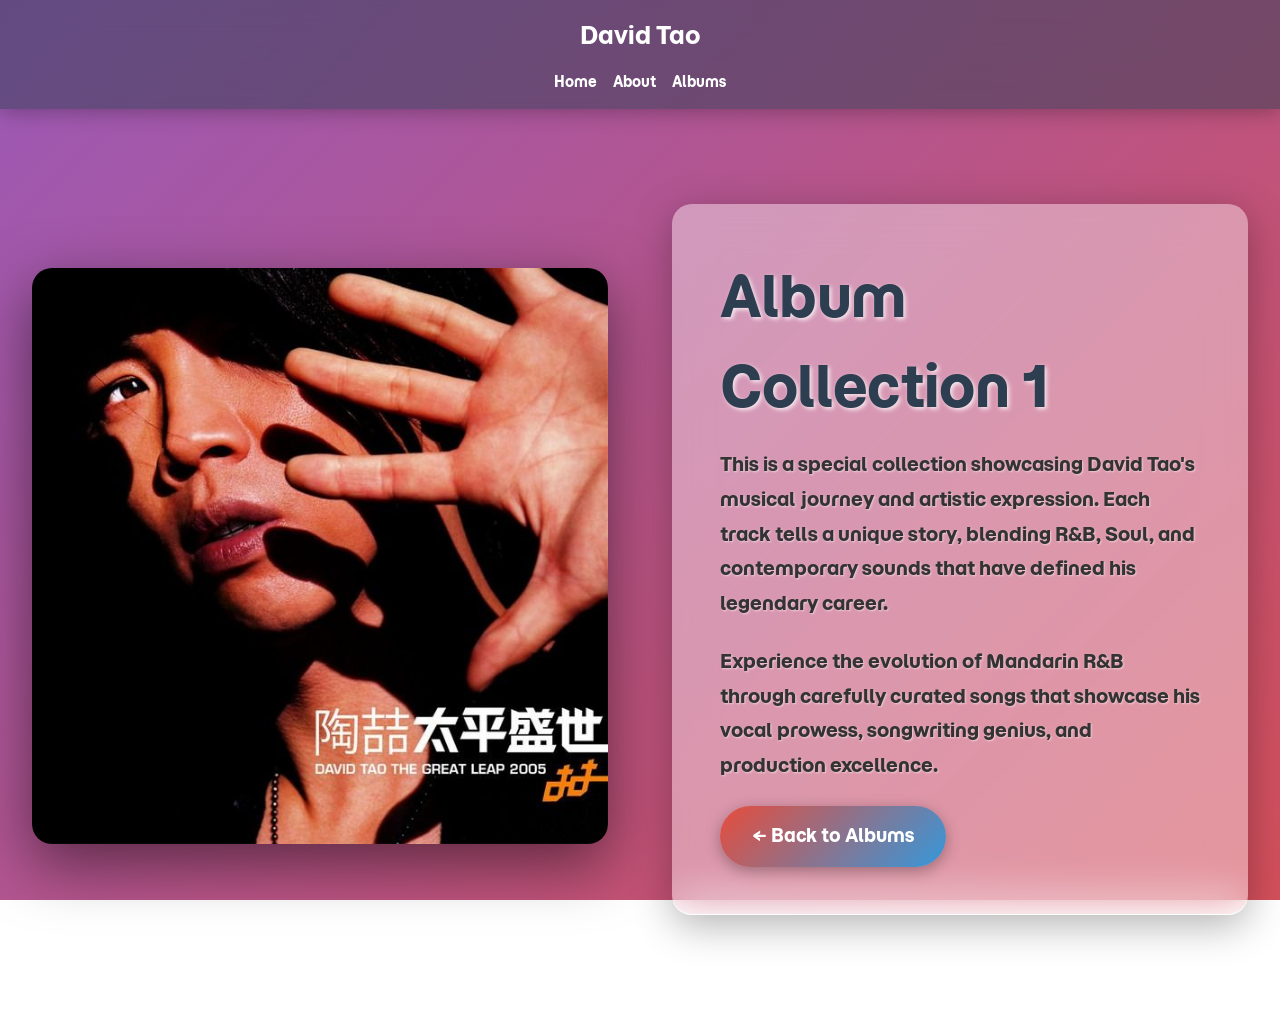
==== album1.html @ 2816625c "Add files via upload Replace Albums section with interactive image cards: - Replaced text-based albu" ====
<!DOCTYPE html>
<html lang="en">
<head>
    <meta charset="UTF-8">
    <meta name="viewport" content="width=device-width, initial-scale=1.0">
    <title>Album 1 - David Tao</title>
    <link rel="preconnect" href="https://fonts.googleapis.com">
    <link rel="preconnect" href="https://fonts.gstatic.com" crossorigin>
    <link href="https://fonts.googleapis.com/css2?family=Cinzel:wght@400;500;600;700;800;900&family=Cormorant+Garamond:ital,wght@0,300;0,400;0,500;0,600;0,700;1,400;1,500;1,600&display=swap" rel="stylesheet">
    <link rel="stylesheet" href="styles.css">
    <style>
        .album-detail-hero {
            min-height: 100vh;
            display: flex;
            align-items: center;
            justify-content: center;
            padding: 2rem;
        }

        .album-detail-container {
            max-width: 1400px;
            width: 100%;
            display: grid;
            grid-template-columns: 1fr 1fr;
            gap: 4rem;
            align-items: center;
        }

        .album-cover-large {
            width: 100%;
            border-radius: 20px;
            box-shadow: 0 20px 60px rgba(0, 0, 0, 0.5);
            transition: transform 0.3s ease;
        }

        .album-cover-large:hover {
            transform: scale(1.02);
        }

        .album-info {
            background: rgba(255, 255, 255, 0.4);
            backdrop-filter: blur(20px);
            padding: 3rem;
            border-radius: 20px;
            box-shadow: 0 10px 40px rgba(0, 0, 0, 0.3);
        }

        .album-info h1 {
            font-size: 3.5rem;
            color: var(--primary-color);
            margin-bottom: 1rem;
            text-shadow: 2px 2px 4px rgba(255, 255, 255, 0.8);
        }

        .album-info p {
            font-size: 1.2rem;
            line-height: 1.8;
            color: var(--text-color);
            margin-bottom: 1.5rem;
            text-shadow: 1px 1px 2px rgba(255, 255, 255, 0.5);
        }

        .back-button {
            display: inline-block;
            padding: 1rem 2rem;
            background: linear-gradient(135deg, var(--secondary-color), var(--accent-color));
            color: white;
            text-decoration: none;
            border-radius: 50px;
            font-weight: 600;
            font-size: 1.1rem;
            transition: transform 0.3s ease, box-shadow 0.3s ease;
            box-shadow: 0 4px 15px rgba(0, 0, 0, 0.3);
        }

        .back-button:hover {
            transform: translateY(-3px);
            box-shadow: 0 6px 25px rgba(0, 0, 0, 0.4);
        }

        @media (max-width: 968px) {
            .album-detail-container {
                grid-template-columns: 1fr;
                gap: 2rem;
            }

            .album-info h1 {
                font-size: 2.5rem;
            }
        }
    </style>
</head>
<body>
    <header>
        <nav>
            <div class="container">
                <h1>David Tao</h1>
                <ul class="nav-links">
                    <li><a href="index.html">Home</a></li>
                    <li><a href="index.html#about">About</a></li>
                    <li><a href="index.html#albums">Albums</a></li>
                </ul>
            </div>
        </nav>
    </header>

    <section class="album-detail-hero">
        <div class="album-detail-container">
            <div class="album-cover-wrapper">
                <img src="tztpss.jpeg" alt="Album 1" class="album-cover-large">
            </div>
            <div class="album-info">
                <h1>Album Collection 1</h1>
                <p>This is a special collection showcasing David Tao's musical journey and artistic expression. Each track tells a unique story, blending R&B, Soul, and contemporary sounds that have defined his legendary career.</p>
                <p>Experience the evolution of Mandarin R&B through carefully curated songs that showcase his vocal prowess, songwriting genius, and production excellence.</p>
                <a href="index.html#albums" class="back-button">← Back to Albums</a>
            </div>
        </div>
    </section>
</body>
</html>
---- styles.css ----
/* 全局样式 */
* {
    margin: 0;
    padding: 0;
    box-sizing: border-box;
}

/* 自定义字体 - Momo Trust Display */
@font-face {
    font-family: 'Momo Trust Display';
    src: url('./MomoTrustDisplay.ttf') format('truetype');
    font-weight: 100 900;
    font-style: normal;
    font-display: swap;
}

@font-face {
    font-family: 'Momo Trust Display';
    src: url('./MomoTrustDisplay.ttf') format('truetype');
    font-weight: 100 900;
    font-style: italic;
    font-display: swap;
}

:root {
    --primary-color: #2c3e50;
    --secondary-color: #e74c3c;
    --accent-color: #3498db;
    --text-color: #333;
    --light-bg: #f8f9fa;
    --white: #ffffff;
    --shadow: 0 2px 10px rgba(0, 0, 0, 0.1);
    --shadow-hover: 0 5px 20px rgba(0, 0, 0, 0.15);
}

body {
    font-family: 'Momo Trust Display', 'Cormorant Garamond', 'Georgia', 'Palatino', 'Times New Roman', serif;
    line-height: 1.6;
    color: var(--text-color);
    background: linear-gradient(-45deg, #2c3e50, #3498db, #e74c3c, #9b59b6);
    background-size: 400% 400%;
    background-attachment: fixed;
    animation: gradientShift 15s ease infinite;
    min-height: 100vh;
}

@keyframes gradientShift {
    0% {
        background-position: 0% 50%;
    }
    50% {
        background-position: 100% 50%;
    }
    100% {
        background-position: 0% 50%;
    }
}

.container {
    max-width: 1200px;
    margin: 0 auto;
    padding: 0 20px;
}

/* 导航栏 */
header {
    background: rgba(44, 62, 80, 0.5);
    backdrop-filter: blur(20px);
    color: var(--white);
    padding: 1rem 0;
    position: sticky;
    top: 0;
    z-index: 1000;
    box-shadow: 0 2px 20px rgba(0, 0, 0, 0.3);
}

header .container {
    display: flex;
    justify-content: space-between;
    align-items: center;
}

header h1 {
    font-size: 1.5rem;
    font-weight: 600;
}

.nav-links {
    display: flex;
    list-style: none;
    gap: 2rem;
}

.nav-links a {
    color: var(--white);
    text-decoration: none;
    transition: color 0.3s ease;
    font-weight: 500;
}

.nav-links a:hover {
    color: var(--secondary-color);
}

/* Hero Section with Animated Background */
.hero {
    background: transparent;
    color: var(--white);
    padding: 0;
    text-align: center;
    position: relative;
    overflow: hidden;
    display: flex;
    align-items: center;
    justify-content: flex-start;
    min-height: 700px;
}

.hero::before {
    content: '';
    position: absolute;
    top: 0;
    left: 0;
    right: 0;
    bottom: 0;
    background: url('data:image/svg+xml,<svg xmlns="http://www.w3.org/2000/svg" viewBox="0 0 1200 120"><path d="M321.39,56.44c58-10.79,114.16-30.13,172-41.86,82.39-16.72,168.19-17.73,250.45-.39C823.78,31,906.67,72,985.66,92.83c70.05,18.48,146.53,26.09,214.34,3V0H0V27.35A600.21,600.21,0,0,0,321.39,56.44Z" fill="rgba(255,255,255,0.1)"></path></svg>') no-repeat bottom;
    background-size: cover;
    opacity: 0.2;
}

/* Hero Image */
.hero-image {
    position: absolute;
    left: 0;
    top: 0;
    width: 550px;
    height: 100%;
    object-fit: cover;
    z-index: 2;
    transition: transform 0.6s cubic-bezier(0.4, 0, 0.2, 1), opacity 0.6s ease;
}

.hero-image.slide-out-left {
    transform: translateX(-100%);
    opacity: 0;
}

.hero-image.slide-in-right {
    transform: translateX(0);
    opacity: 1;
}

.hero-content {
    position: absolute;
    left: 580px;
    top: 50%;
    transform: translateY(-50%);
    z-index: 3;
    text-align: left;
    transition: transform 0.6s cubic-bezier(0.4, 0, 0.2, 1), opacity 0.6s ease;
}

.hero-content.slide-out-left {
    transform: translateY(-50%) translateX(-150%);
    opacity: 0;
}

.hero-content.slide-in-right {
    transform: translateY(-50%) translateX(0);
    opacity: 1;
}

.hero h2 {
    font-size: 5.5rem;
    margin-bottom: 1.5rem;
    font-weight: 900;
    font-family: 'Momo Trust Display', 'Cinzel', 'Georgia', 'Palatino', 'Times New Roman', serif;
    letter-spacing: 4px;
    text-shadow: 4px 4px 8px rgba(0, 0, 0, 0.5);
    color: #ffffff;
    line-height: 1.2;
    text-transform: uppercase;
}

.hero .subtitle {
    font-size: 2.2rem;
    font-weight: 600;
    font-family: 'Momo Trust Display', 'Cormorant Garamond', 'Georgia', 'Palatino', 'Times New Roman', serif;
    letter-spacing: 3px;
    color: #ffffff;
    text-shadow: 3px 3px 6px rgba(0, 0, 0, 0.5);
    font-style: italic;
}

/* Main Content with Semi-transparent Background */
main {
    background: rgba(255, 255, 255, 0.3);
    backdrop-filter: blur(15px);
}

/* 通用区块样式 */
.section {
    padding: 60px 0;
}

.section h2 {
    font-size: 2.5rem;
    margin-bottom: 2rem;
    color: var(--primary-color);
    text-align: center;
    position: relative;
    padding-bottom: 15px;
    text-shadow: 2px 2px 4px rgba(255, 255, 255, 0.8);
    font-weight: 700;
}

.section h2::after {
    content: '';
    position: absolute;
    bottom: 0;
    left: 50%;
    transform: translateX(-50%);
    width: 80px;
    height: 4px;
    background: linear-gradient(90deg, var(--secondary-color), var(--accent-color));
    border-radius: 2px;
}

/* 关于区域 */
.content-grid {
    display: grid;
    grid-template-columns: 2fr 1fr;
    gap: 2rem;
    margin-top: 2rem;
}

.bio p {
    margin-bottom: 1rem;
    font-size: 1.1rem;
    line-height: 1.8;
    text-shadow: 1px 1px 2px rgba(255, 255, 255, 0.5);
    font-weight: 500;
}

.info-card {
    background: rgba(255, 255, 255, 0.5);
    backdrop-filter: blur(15px);
    padding: 2rem;
    border-radius: 10px;
    box-shadow: 0 4px 20px rgba(0, 0, 0, 0.2);
}

.info-card h3 {
    color: var(--primary-color);
    margin-bottom: 1rem;
    font-size: 1.5rem;
    text-shadow: 1px 1px 3px rgba(255, 255, 255, 0.8);
    font-weight: 700;
}

.info-card ul {
    list-style: none;
}

.info-card li {
    padding: 0.5rem 0;
    border-bottom: 1px solid #ddd;
}

.info-card li:last-child {
    border-bottom: none;
}

/* 时间线 */
.timeline {
    position: relative;
    padding: 2rem 0;
}

.timeline::before {
    content: '';
    position: absolute;
    left: 50%;
    top: 0;
    bottom: 0;
    width: 3px;
    background: linear-gradient(180deg, var(--accent-color), var(--secondary-color));
    transform: translateX(-50%);
}

.timeline-item {
    position: relative;
    width: 45%;
    padding: 1.5rem;
    background: rgba(255, 255, 255, 0.5);
    backdrop-filter: blur(15px);
    border-radius: 10px;
    box-shadow: 0 4px 20px rgba(0, 0, 0, 0.2);
    margin-bottom: 2rem;
    transition: transform 0.3s ease, box-shadow 0.3s ease;
}

.timeline-item:hover {
    transform: translateY(-5px);
    box-shadow: var(--shadow-hover);
}

.timeline-item:nth-child(odd) {
    margin-left: 0;
    margin-right: auto;
}

.timeline-item:nth-child(even) {
    margin-left: auto;
    margin-right: 0;
}

.timeline-item::before {
    content: '';
    position: absolute;
    top: 50%;
    width: 20px;
    height: 20px;
    background: var(--secondary-color);
    border: 4px solid var(--white);
    border-radius: 50%;
    transform: translateY(-50%);
    box-shadow: 0 0 0 4px var(--light-bg);
}

.timeline-item:nth-child(odd)::before {
    right: -60px;
}

.timeline-item:nth-child(even)::before {
    left: -60px;
}

.timeline-item h3 {
    color: var(--secondary-color);
    font-size: 1.8rem;
    margin-bottom: 0.5rem;
    text-shadow: 1px 1px 3px rgba(255, 255, 255, 0.8);
    font-weight: 700;
}

/* 专辑网格 */
.albums-grid {
    display: grid;
    grid-template-columns: repeat(3, 1fr);
    gap: 2.5rem;
    margin-top: 2rem;
    padding: 0 2rem;
}

.album-link {
    text-decoration: none;
    display: block;
}

.album-image-card {
    position: relative;
    border-radius: 20px;
    overflow: hidden;
    box-shadow: 0 8px 30px rgba(0, 0, 0, 0.3);
    transition: transform 0.4s cubic-bezier(0.4, 0, 0.2, 1), box-shadow 0.4s ease;
    aspect-ratio: 1 / 1;
}

.album-image-card:hover {
    transform: translateY(-15px) scale(1.02);
    box-shadow: 0 15px 50px rgba(0, 0, 0, 0.5);
}

.album-image {
    width: 100%;
    height: 100%;
    object-fit: cover;
    display: block;
    transition: transform 0.4s ease;
}

.album-image-card:hover .album-image {
    transform: scale(1.1);
}

.album-overlay {
    position: absolute;
    top: 0;
    left: 0;
    right: 0;
    bottom: 0;
    background: linear-gradient(135deg, rgba(231, 76, 60, 0.85), rgba(52, 152, 219, 0.85));
    display: flex;
    align-items: center;
    justify-content: center;
    opacity: 0;
    transition: opacity 0.4s ease;
}

.album-image-card:hover .album-overlay {
    opacity: 1;
}

.album-view-text {
    color: white;
    font-size: 1.5rem;
    font-weight: 700;
    text-transform: uppercase;
    letter-spacing: 2px;
    text-shadow: 2px 2px 4px rgba(0, 0, 0, 0.5);
}

/* 响应式 - Albums */
@media (max-width: 968px) {
    .albums-grid {
        grid-template-columns: repeat(2, 1fr);
        gap: 2rem;
        padding: 0 1rem;
    }
}

@media (max-width: 600px) {
    .albums-grid {
        grid-template-columns: 1fr;
        gap: 1.5rem;
        padding: 0 0.5rem;
    }
}

/* 奖项网格 */
.awards-grid {
    display: grid;
    grid-template-columns: repeat(auto-fit, minmax(300px, 1fr));
    gap: 2rem;
    margin-top: 2rem;
}

.award-card {
    background: rgba(255, 255, 255, 0.5);
    backdrop-filter: blur(15px);
    padding: 2rem;
    border-radius: 15px;
    box-shadow: 0 4px 20px rgba(0, 0, 0, 0.2);
    border-left: 5px solid var(--secondary-color);
}

.award-card h3 {
    color: var(--primary-color);
    margin-bottom: 1rem;
    font-size: 1.6rem;
    text-shadow: 1px 1px 3px rgba(255, 255, 255, 0.8);
    font-weight: 700;
}

.award-card ul {
    list-style: none;
}

.award-card li {
    padding: 0.8rem 0;
    padding-left: 1.5rem;
    position: relative;
    border-bottom: 1px solid #e0e0e0;
}

.award-card li:last-child {
    border-bottom: none;
}

.award-card li::before {
    content: '🏆';
    position: absolute;
    left: 0;
}

/* 引用区块 */
.quote-section {
    background: rgba(44, 62, 80, 0.4);
    backdrop-filter: blur(20px);
    color: var(--white);
    padding: 60px 20px;
}

blockquote {
    text-align: center;
    max-width: 800px;
    margin: 0 auto;
}

blockquote p {
    font-size: 1.5rem;
    font-style: italic;
    line-height: 1.8;
    margin-bottom: 1rem;
}

blockquote cite {
    font-size: 1.2rem;
    font-style: normal;
    opacity: 0.9;
}

/* 页脚 */
footer {
    background: rgba(44, 62, 80, 0.5);
    backdrop-filter: blur(20px);
    color: var(--white);
    text-align: center;
    padding: 2rem 0;
    margin-top: 4rem;
}

footer p {
    margin: 0.5rem 0;
    opacity: 0.8;
}

/* 响应式设计 */
@media (max-width: 968px) {
    .content-grid {
        grid-template-columns: 1fr;
    }

    .timeline::before {
        left: 30px;
    }

    .timeline-item {
        width: calc(100% - 60px);
        margin-left: 60px !important;
    }

    .timeline-item::before {
        left: -50px !important;
    }
}

@media (max-width: 1200px) {
    .hero-image {
        width: 450px;
        height: 100%;
        left: 0;
    }

    .hero-content {
        left: 480px;
    }

    .hero h2 {
        font-size: 4.5rem;
    }

    .hero .subtitle {
        font-size: 2rem;
    }
}

@media (max-width: 968px) {
    .hero {
        flex-direction: column;
        padding: 0;
        min-height: 600px;
        justify-content: flex-start;
    }

    .hero-image {
        position: relative;
        left: 0;
        top: 0;
        transform: none;
        width: 100%;
        height: 450px;
    }

    .hero-image.slide-out-left {
        transform: translateX(-100%);
    }

    .hero-image.slide-in-right {
        transform: translateX(0);
    }

    .hero-content {
        position: relative;
        left: 0;
        top: 0;
        transform: none;
        text-align: center;
        padding: 40px 20px;
    }

    .hero-content.slide-out-left {
        transform: translateY(50px);
        opacity: 0;
    }

    .hero-content.slide-in-right {
        transform: translateY(0);
        opacity: 1;
    }

    .hero h2 {
        font-size: 3.5rem;
    }

    .hero .subtitle {
        font-size: 1.8rem;
    }
}

@media (max-width: 768px) {
    .hero {
        min-height: 550px;
    }

    .hero h2 {
        font-size: 3rem;
    }

    .hero .subtitle {
        font-size: 1.5rem;
    }

    .hero-image {
        width: 100%;
        height: 400px;
    }

    .hero-content {
        padding: 30px 20px;
    }
}

    .section h2 {
        font-size: 2rem;
    }

    .nav-links {
        gap: 1rem;
        font-size: 0.9rem;
    }

    header .container {
        flex-direction: column;
        gap: 1rem;
    }

    .albums-grid {
        grid-template-columns: 1fr;
    }

    .awards-grid {
        grid-template-columns: 1fr;
    }
}

@media (max-width: 480px) {
    .hero {
        min-height: 500px;
    }

    .hero h2 {
        font-size: 2.2rem;
    }

    .hero .subtitle {
        font-size: 1.2rem;
    }

    .hero-image {
        height: 350px;
    }

    .hero-content {
        padding: 25px 15px;
    }

    .nav-links {
        flex-wrap: wrap;
        justify-content: center;
    }

    .section {
        padding: 40px 0;
    }
}
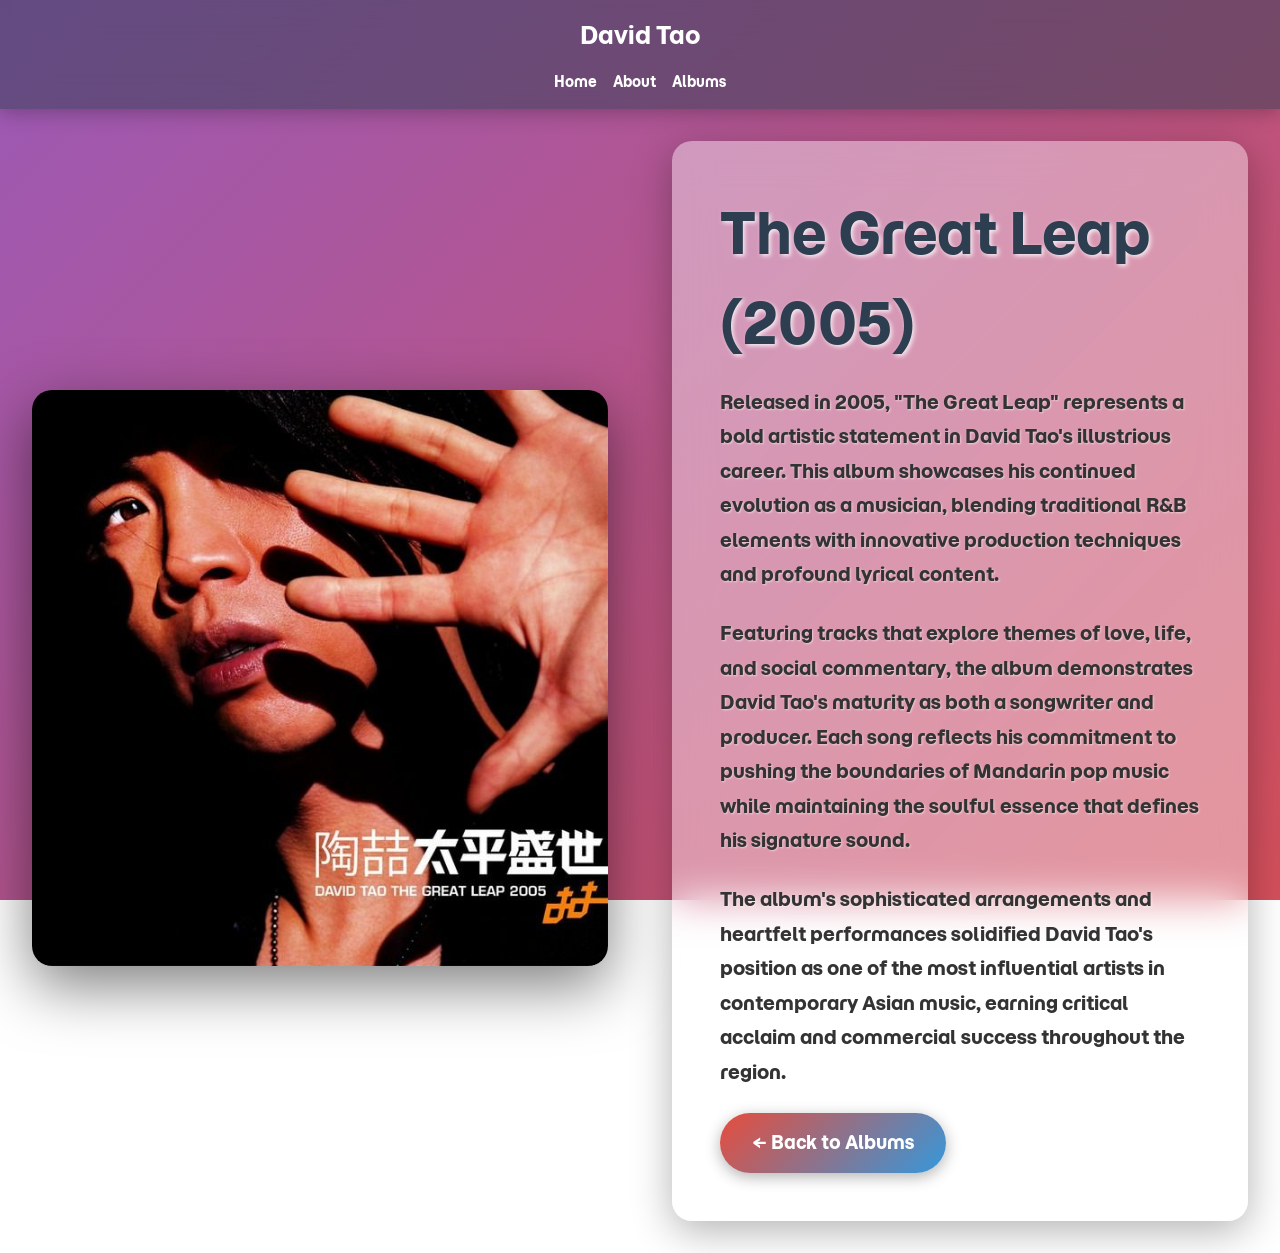
==== commit 1e93609a: "Update album1 page with The Great Leap album information" ====
--- a/album1.html
+++ b/album1.html
@@ -110,9 +110,10 @@
                 <img src="tztpss.jpeg" alt="Album 1" class="album-cover-large">
             </div>
             <div class="album-info">
-                <h1>Album Collection 1</h1>
-                <p>This is a special collection showcasing David Tao's musical journey and artistic expression. Each track tells a unique story, blending R&B, Soul, and contemporary sounds that have defined his legendary career.</p>
-                <p>Experience the evolution of Mandarin R&B through carefully curated songs that showcase his vocal prowess, songwriting genius, and production excellence.</p>
+                <h1>The Great Leap (2005)</h1>
+                <p>Released in 2005, "The Great Leap" represents a bold artistic statement in David Tao's illustrious career. This album showcases his continued evolution as a musician, blending traditional R&B elements with innovative production techniques and profound lyrical content.</p>
+                <p>Featuring tracks that explore themes of love, life, and social commentary, the album demonstrates David Tao's maturity as both a songwriter and producer. Each song reflects his commitment to pushing the boundaries of Mandarin pop music while maintaining the soulful essence that defines his signature sound.</p>
+                <p>The album's sophisticated arrangements and heartfelt performances solidified David Tao's position as one of the most influential artists in contemporary Asian music, earning critical acclaim and commercial success throughout the region.</p>
                 <a href="index.html#albums" class="back-button">← Back to Albums</a>
             </div>
         </div>
--- a/styles.css
+++ b/styles.css
@@ -346,30 +346,36 @@
 
 /* 专辑网格 */
 .albums-grid {
-    display: grid;
-    grid-template-columns: repeat(3, 1fr);
-    gap: 2.5rem;
+    display: flex;
+    justify-content: center;
+    align-items: center;
+    gap: 3rem;
     margin-top: 2rem;
     padding: 0 2rem;
+    flex-wrap: wrap;
 }
 
 .album-link {
     text-decoration: none;
     display: block;
+    width: 350px;
+    height: 350px;
 }
 
 .album-image-card {
     position: relative;
-    border-radius: 20px;
+    width: 100%;
+    height: 100%;
+    border-radius: 15px;
     overflow: hidden;
-    box-shadow: 0 8px 30px rgba(0, 0, 0, 0.3);
-    transition: transform 0.4s cubic-bezier(0.4, 0, 0.2, 1), box-shadow 0.4s ease;
-    aspect-ratio: 1 / 1;
+    box-shadow: 0 10px 40px rgba(0, 0, 0, 0.4);
+    transition: transform 0.3s ease, box-shadow 0.3s ease;
+    cursor: pointer;
 }
 
 .album-image-card:hover {
-    transform: translateY(-15px) scale(1.02);
-    box-shadow: 0 15px 50px rgba(0, 0, 0, 0.5);
+    transform: translateY(-8px) scale(1.03);
+    box-shadow: 0 20px 60px rgba(0, 0, 0, 0.6);
 }
 
 .album-image {
@@ -377,54 +383,53 @@
     height: 100%;
     object-fit: cover;
     display: block;
-    transition: transform 0.4s ease;
+    transition: opacity 0.3s ease;
 }
 
 .album-image-card:hover .album-image {
-    transform: scale(1.1);
-}
-
-.album-overlay {
-    position: absolute;
-    top: 0;
-    left: 0;
-    right: 0;
-    bottom: 0;
-    background: linear-gradient(135deg, rgba(231, 76, 60, 0.85), rgba(52, 152, 219, 0.85));
-    display: flex;
-    align-items: center;
-    justify-content: center;
-    opacity: 0;
-    transition: opacity 0.4s ease;
-}
-
-.album-image-card:hover .album-overlay {
-    opacity: 1;
-}
-
-.album-view-text {
-    color: white;
-    font-size: 1.5rem;
-    font-weight: 700;
-    text-transform: uppercase;
-    letter-spacing: 2px;
-    text-shadow: 2px 2px 4px rgba(0, 0, 0, 0.5);
+    opacity: 0.9;
 }
 
 /* 响应式 - Albums */
+@media (max-width: 1200px) {
+    .albums-grid {
+        gap: 2rem;
+    }
+
+    .album-link {
+        width: 300px;
+        height: 300px;
+    }
+}
+
 @media (max-width: 968px) {
     .albums-grid {
-        grid-template-columns: repeat(2, 1fr);
         gap: 2rem;
         padding: 0 1rem;
     }
-}
-
-@media (max-width: 600px) {
+
+    .album-link {
+        width: 280px;
+        height: 280px;
+    }
+}
+
+@media (max-width: 768px) {
     .albums-grid {
-        grid-template-columns: 1fr;
-        gap: 1.5rem;
-        padding: 0 0.5rem;
+        flex-direction: column;
+        gap: 2rem;
+    }
+
+    .album-link {
+        width: 320px;
+        height: 320px;
+    }
+}
+
+@media (max-width: 480px) {
+    .album-link {
+        width: 280px;
+        height: 280px;
     }
 }
 
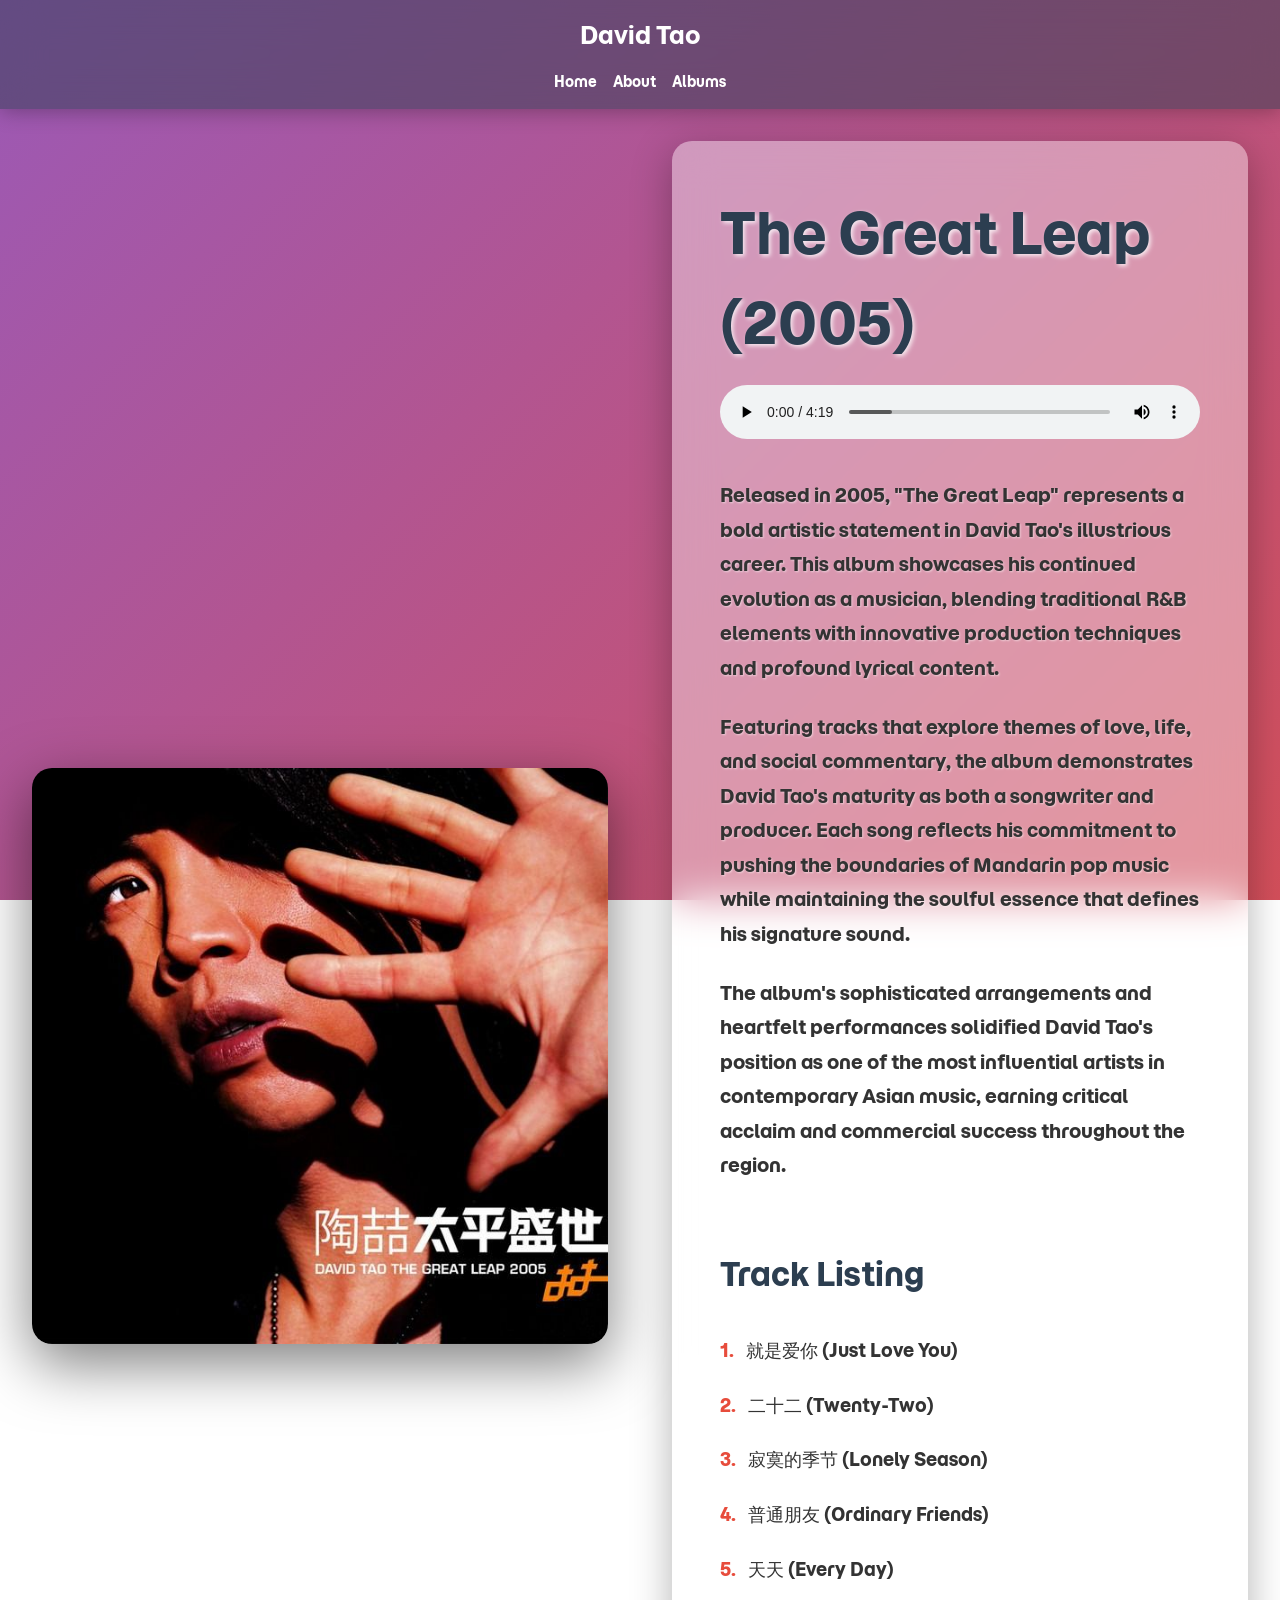
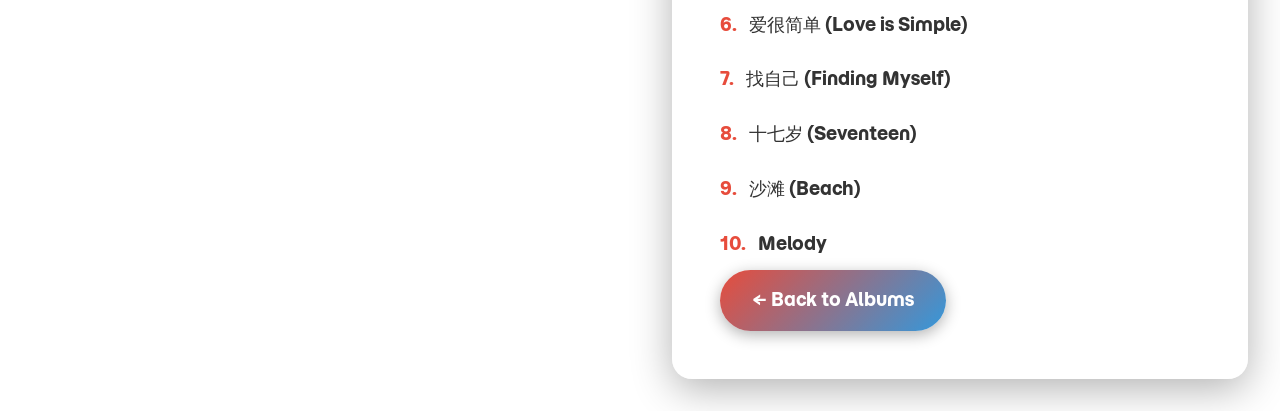
==== commit 3c7a2cdf: "Add audio player and track listing to The Great Leap album page" ====
--- a/album1.html
+++ b/album1.html
@@ -78,6 +78,58 @@
             box-shadow: 0 6px 25px rgba(0, 0, 0, 0.4);
         }
 
+        .audio-player {
+            width: 100%;
+            margin-bottom: 2rem;
+            border-radius: 10px;
+            outline: none;
+        }
+
+        .track-list {
+            margin-top: 2rem;
+            padding-top: 2rem;
+            border-top: 2px solid rgba(255, 255, 255, 0.3);
+        }
+
+        .track-list h2 {
+            font-size: 2rem;
+            color: var(--primary-color);
+            margin-bottom: 1.5rem;
+            text-shadow: 2px 2px 4px rgba(255, 255, 255, 0.8);
+        }
+
+        .track-list ol {
+            list-style: none;
+            counter-reset: track-counter;
+            padding: 0;
+        }
+
+        .track-list li {
+            counter-increment: track-counter;
+            padding: 0.8rem 0;
+            font-size: 1.1rem;
+            color: var(--text-color);
+            text-shadow: 1px 1px 2px rgba(255, 255, 255, 0.5);
+            border-bottom: 1px solid rgba(255, 255, 255, 0.2);
+            transition: transform 0.2s ease, color 0.2s ease;
+        }
+
+        .track-list li:before {
+            content: counter(track-counter) ". ";
+            font-weight: 700;
+            color: var(--secondary-color);
+            margin-right: 0.5rem;
+        }
+
+        .track-list li:hover {
+            transform: translateX(5px);
+            color: var(--secondary-color);
+        }
+
+        .track-list li:last-child {
+            border-bottom: none;
+        }
+
         @media (max-width: 968px) {
             .album-detail-container {
                 grid-template-columns: 1fr;
@@ -111,9 +163,34 @@
             </div>
             <div class="album-info">
                 <h1>The Great Leap (2005)</h1>
+
+                <!-- Audio Player -->
+                <audio class="audio-player" controls autoplay loop>
+                    <source src="就是爱你.mp3" type="audio/mpeg">
+                    Your browser does not support the audio element.
+                </audio>
+
                 <p>Released in 2005, "The Great Leap" represents a bold artistic statement in David Tao's illustrious career. This album showcases his continued evolution as a musician, blending traditional R&B elements with innovative production techniques and profound lyrical content.</p>
                 <p>Featuring tracks that explore themes of love, life, and social commentary, the album demonstrates David Tao's maturity as both a songwriter and producer. Each song reflects his commitment to pushing the boundaries of Mandarin pop music while maintaining the soulful essence that defines his signature sound.</p>
                 <p>The album's sophisticated arrangements and heartfelt performances solidified David Tao's position as one of the most influential artists in contemporary Asian music, earning critical acclaim and commercial success throughout the region.</p>
+
+                <!-- Track Listing -->
+                <div class="track-list">
+                    <h2>Track Listing</h2>
+                    <ol>
+                        <li>就是爱你 (Just Love You)</li>
+                        <li>二十二 (Twenty-Two)</li>
+                        <li>寂寞的季节 (Lonely Season)</li>
+                        <li>普通朋友 (Ordinary Friends)</li>
+                        <li>天天 (Every Day)</li>
+                        <li>爱很简单 (Love is Simple)</li>
+                        <li>找自己 (Finding Myself)</li>
+                        <li>十七岁 (Seventeen)</li>
+                        <li>沙滩 (Beach)</li>
+                        <li>Melody</li>
+                    </ol>
+                </div>
+
                 <a href="index.html#albums" class="back-button">← Back to Albums</a>
             </div>
         </div>
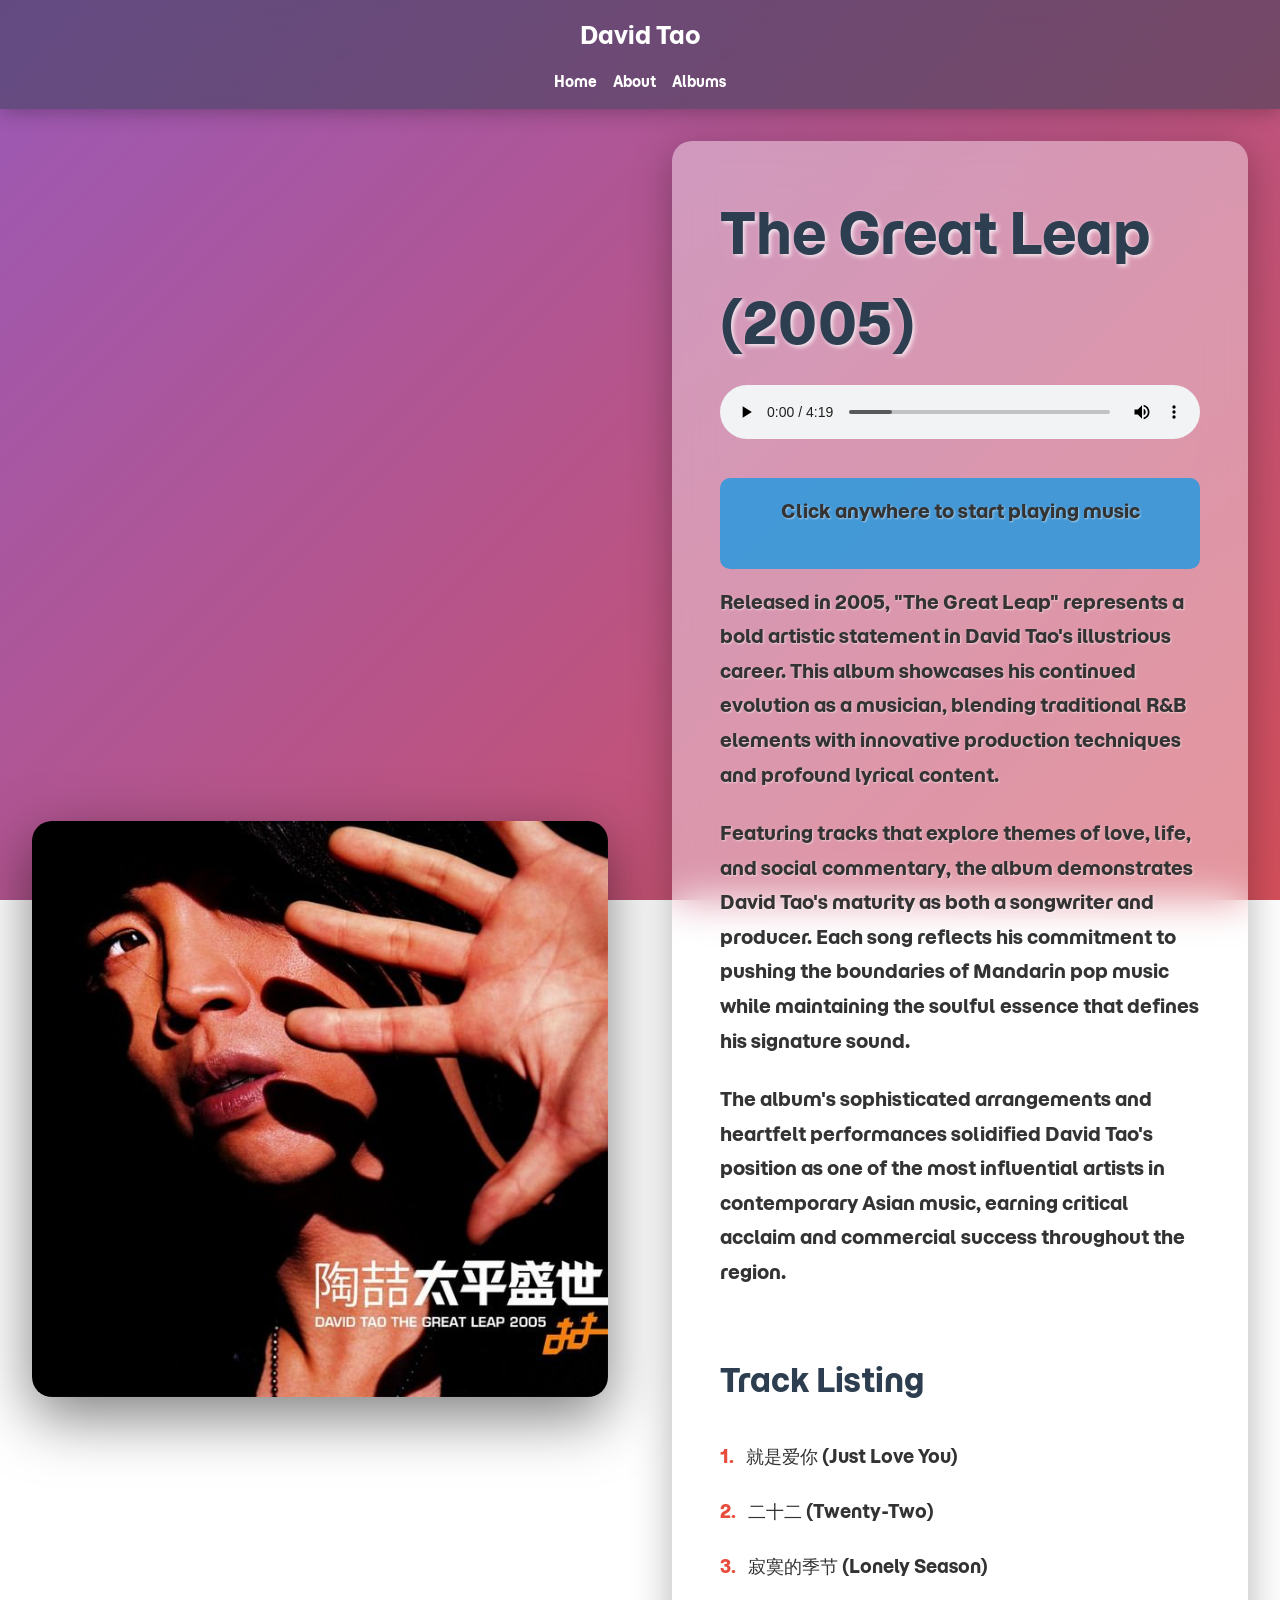
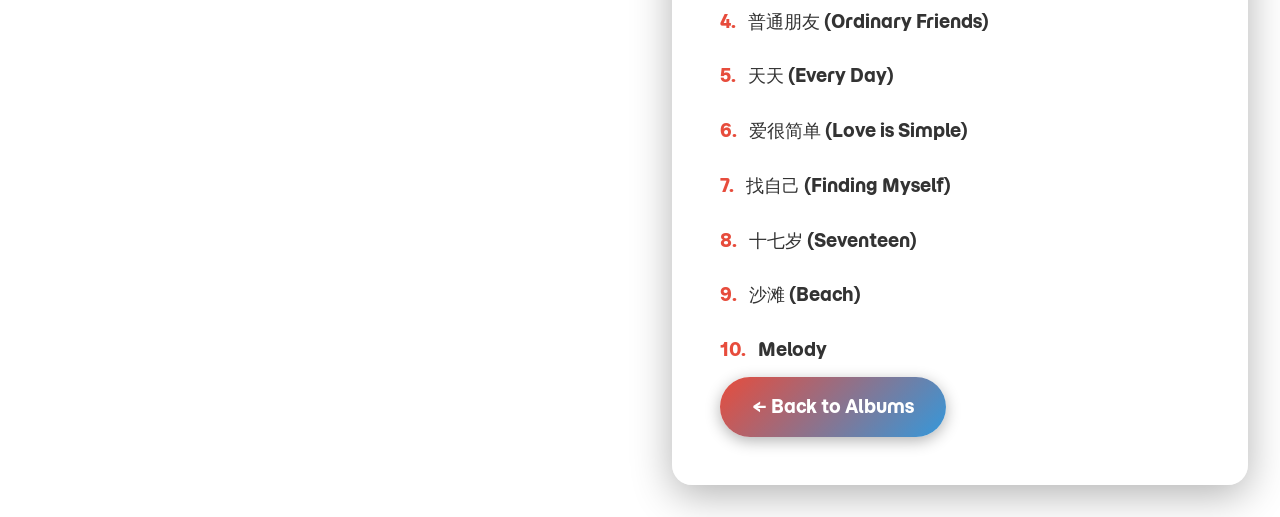
==== commit e7794b60: "Add autoplay handler with browser restriction fallback for audio player" ====
--- a/album1.html
+++ b/album1.html
@@ -130,6 +130,22 @@
             border-bottom: none;
         }
 
+        .play-prompt {
+            background: rgba(52, 152, 219, 0.9);
+            color: white;
+            padding: 1rem 2rem;
+            border-radius: 10px;
+            text-align: center;
+            margin-bottom: 1rem;
+            font-size: 1.1rem;
+            animation: pulse 2s ease-in-out infinite;
+        }
+
+        @keyframes pulse {
+            0%, 100% { opacity: 1; }
+            50% { opacity: 0.7; }
+        }
+
         @media (max-width: 968px) {
             .album-detail-container {
                 grid-template-columns: 1fr;
@@ -165,10 +181,13 @@
                 <h1>The Great Leap (2005)</h1>
 
                 <!-- Audio Player -->
-                <audio class="audio-player" controls autoplay loop>
+                <audio id="albumAudio" class="audio-player" controls loop>
                     <source src="就是爱你.mp3" type="audio/mpeg">
                     Your browser does not support the audio element.
                 </audio>
+                <div id="playPrompt" class="play-prompt" style="display: none;">
+                    <p>Click anywhere to start playing music</p>
+                </div>
 
                 <p>Released in 2005, "The Great Leap" represents a bold artistic statement in David Tao's illustrious career. This album showcases his continued evolution as a musician, blending traditional R&B elements with innovative production techniques and profound lyrical content.</p>
                 <p>Featuring tracks that explore themes of love, life, and social commentary, the album demonstrates David Tao's maturity as both a songwriter and producer. Each song reflects his commitment to pushing the boundaries of Mandarin pop music while maintaining the soulful essence that defines his signature sound.</p>
@@ -195,5 +214,36 @@
             </div>
         </div>
     </section>
+
+    <script>
+        // Auto-play audio with fallback for browser restrictions
+        document.addEventListener('DOMContentLoaded', function() {
+            const audio = document.getElementById('albumAudio');
+            const playPrompt = document.getElementById('playPrompt');
+
+            // Try to autoplay
+            const playPromise = audio.play();
+
+            if (playPromise !== undefined) {
+                playPromise.then(() => {
+                    // Autoplay started successfully
+                    console.log('Audio autoplay started');
+                }).catch(error => {
+                    // Autoplay was prevented
+                    console.log('Autoplay prevented, showing prompt');
+                    playPrompt.style.display = 'block';
+
+                    // Start playing on any user interaction
+                    const startPlayback = () => {
+                        audio.play();
+                        playPrompt.style.display = 'none';
+                        document.removeEventListener('click', startPlayback);
+                    };
+
+                    document.addEventListener('click', startPlayback);
+                });
+            }
+        });
+    </script>
 </body>
 </html>
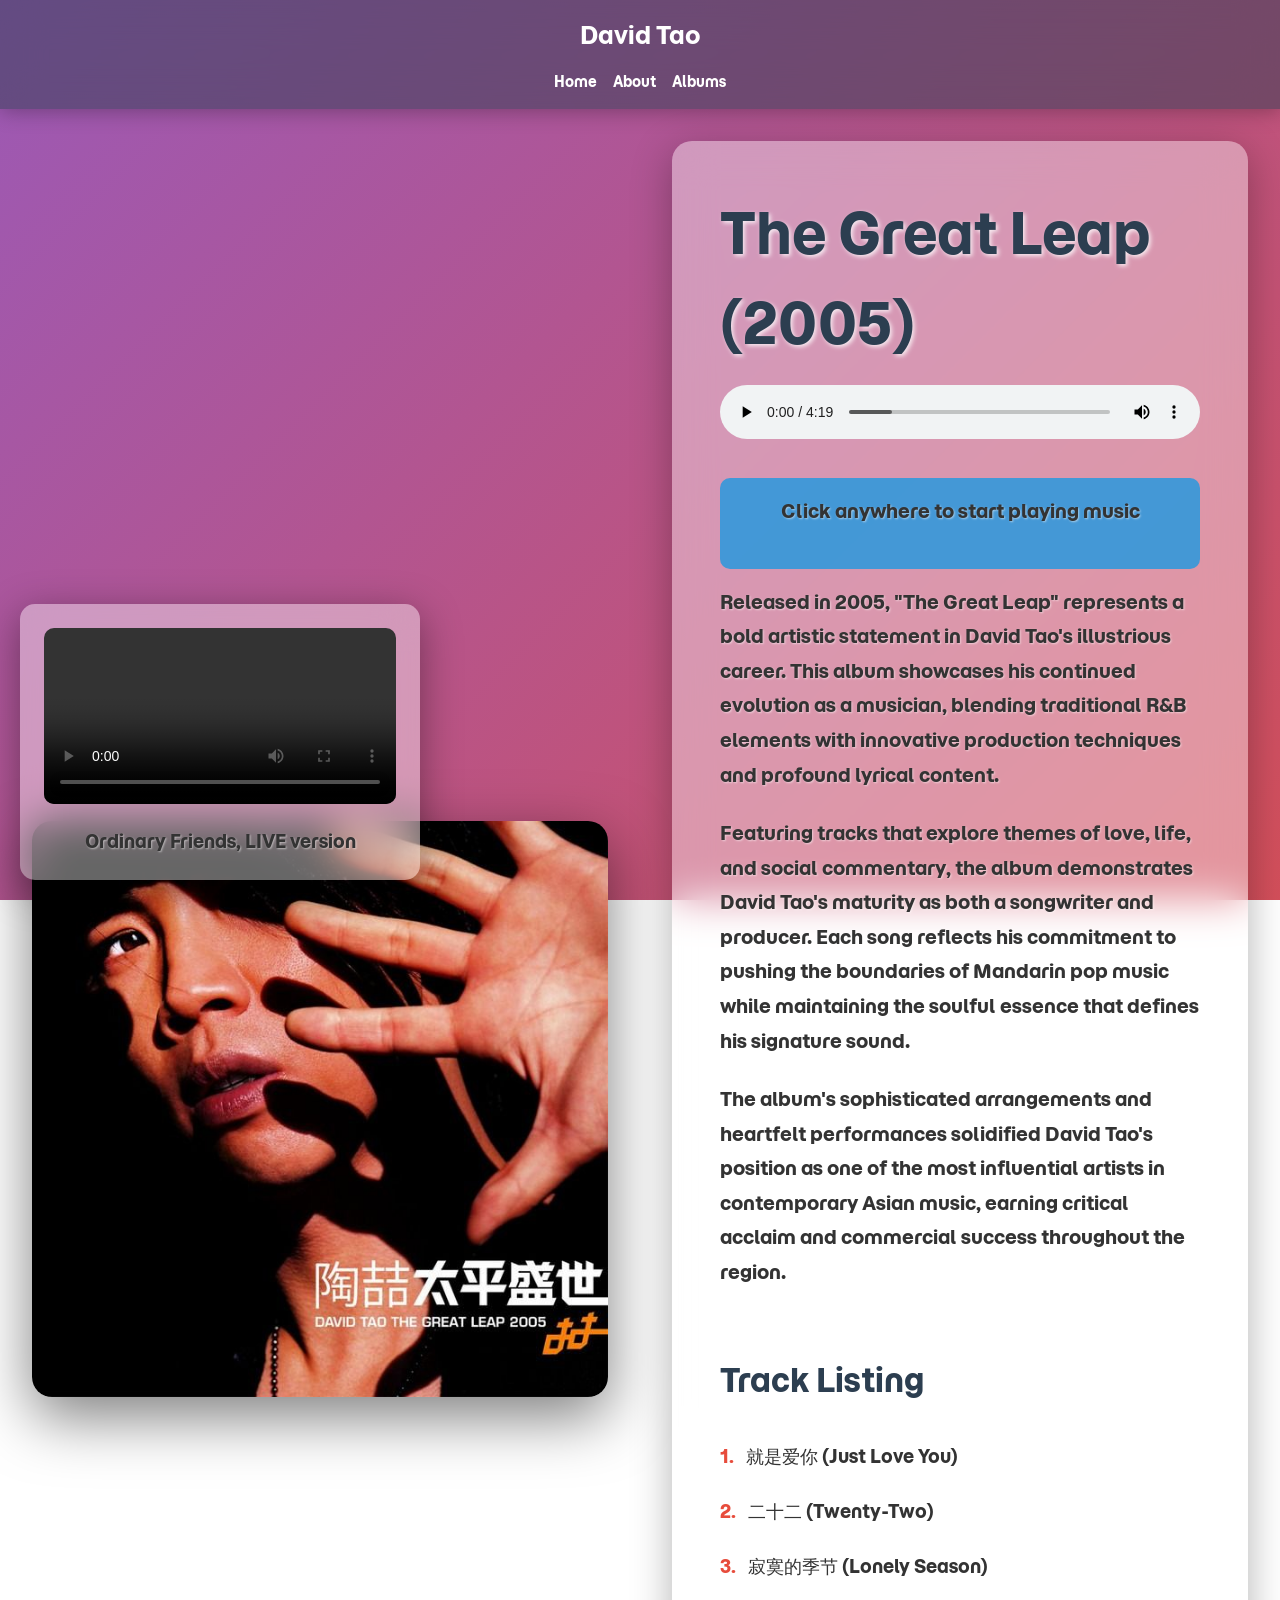
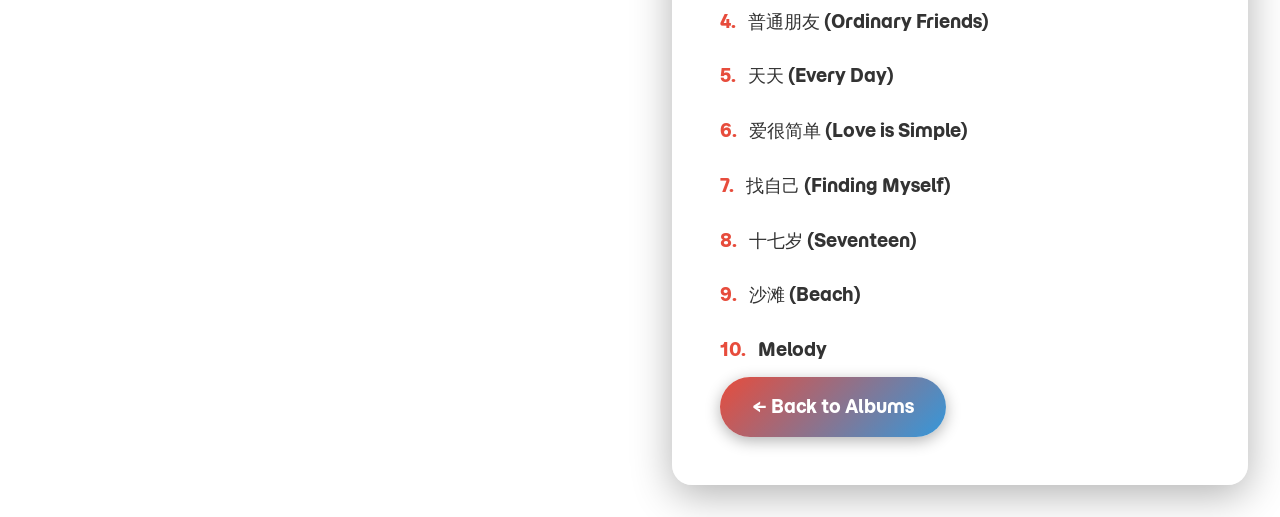
==== commit 2a7dc6e3: "Add video player section for Ordinary Friends LIVE version" ====
--- a/album1.html
+++ b/album1.html
@@ -146,6 +146,34 @@
             50% { opacity: 0.7; }
         }
 
+        .video-container {
+            position: fixed;
+            bottom: 20px;
+            left: 20px;
+            width: 400px;
+            background: rgba(255, 255, 255, 0.4);
+            backdrop-filter: blur(20px);
+            padding: 1.5rem;
+            border-radius: 15px;
+            box-shadow: 0 10px 40px rgba(0, 0, 0, 0.4);
+            z-index: 1000;
+        }
+
+        .video-container video {
+            width: 100%;
+            border-radius: 10px;
+            cursor: pointer;
+        }
+
+        .video-description {
+            margin-top: 1rem;
+            font-size: 1.1rem;
+            color: var(--text-color);
+            text-align: center;
+            font-weight: 600;
+            text-shadow: 1px 1px 2px rgba(255, 255, 255, 0.5);
+        }
+
         @media (max-width: 968px) {
             .album-detail-container {
                 grid-template-columns: 1fr;
@@ -154,6 +182,14 @@
 
             .album-info h1 {
                 font-size: 2.5rem;
+            }
+
+            .video-container {
+                position: relative;
+                width: 100%;
+                left: 0;
+                bottom: 0;
+                margin-top: 2rem;
             }
         }
     </style>
@@ -215,6 +251,15 @@
         </div>
     </section>
 
+    <!-- Video Container -->
+    <div class="video-container">
+        <video controls onclick="this.paused ? this.play() : this.pause()">
+            <source src="ptpylive.mp4" type="video/mp4">
+            Your browser does not support the video tag.
+        </video>
+        <div class="video-description">Ordinary Friends, LIVE version</div>
+    </div>
+
     <script>
         // Auto-play audio with fallback for browser restrictions
         document.addEventListener('DOMContentLoaded', function() {
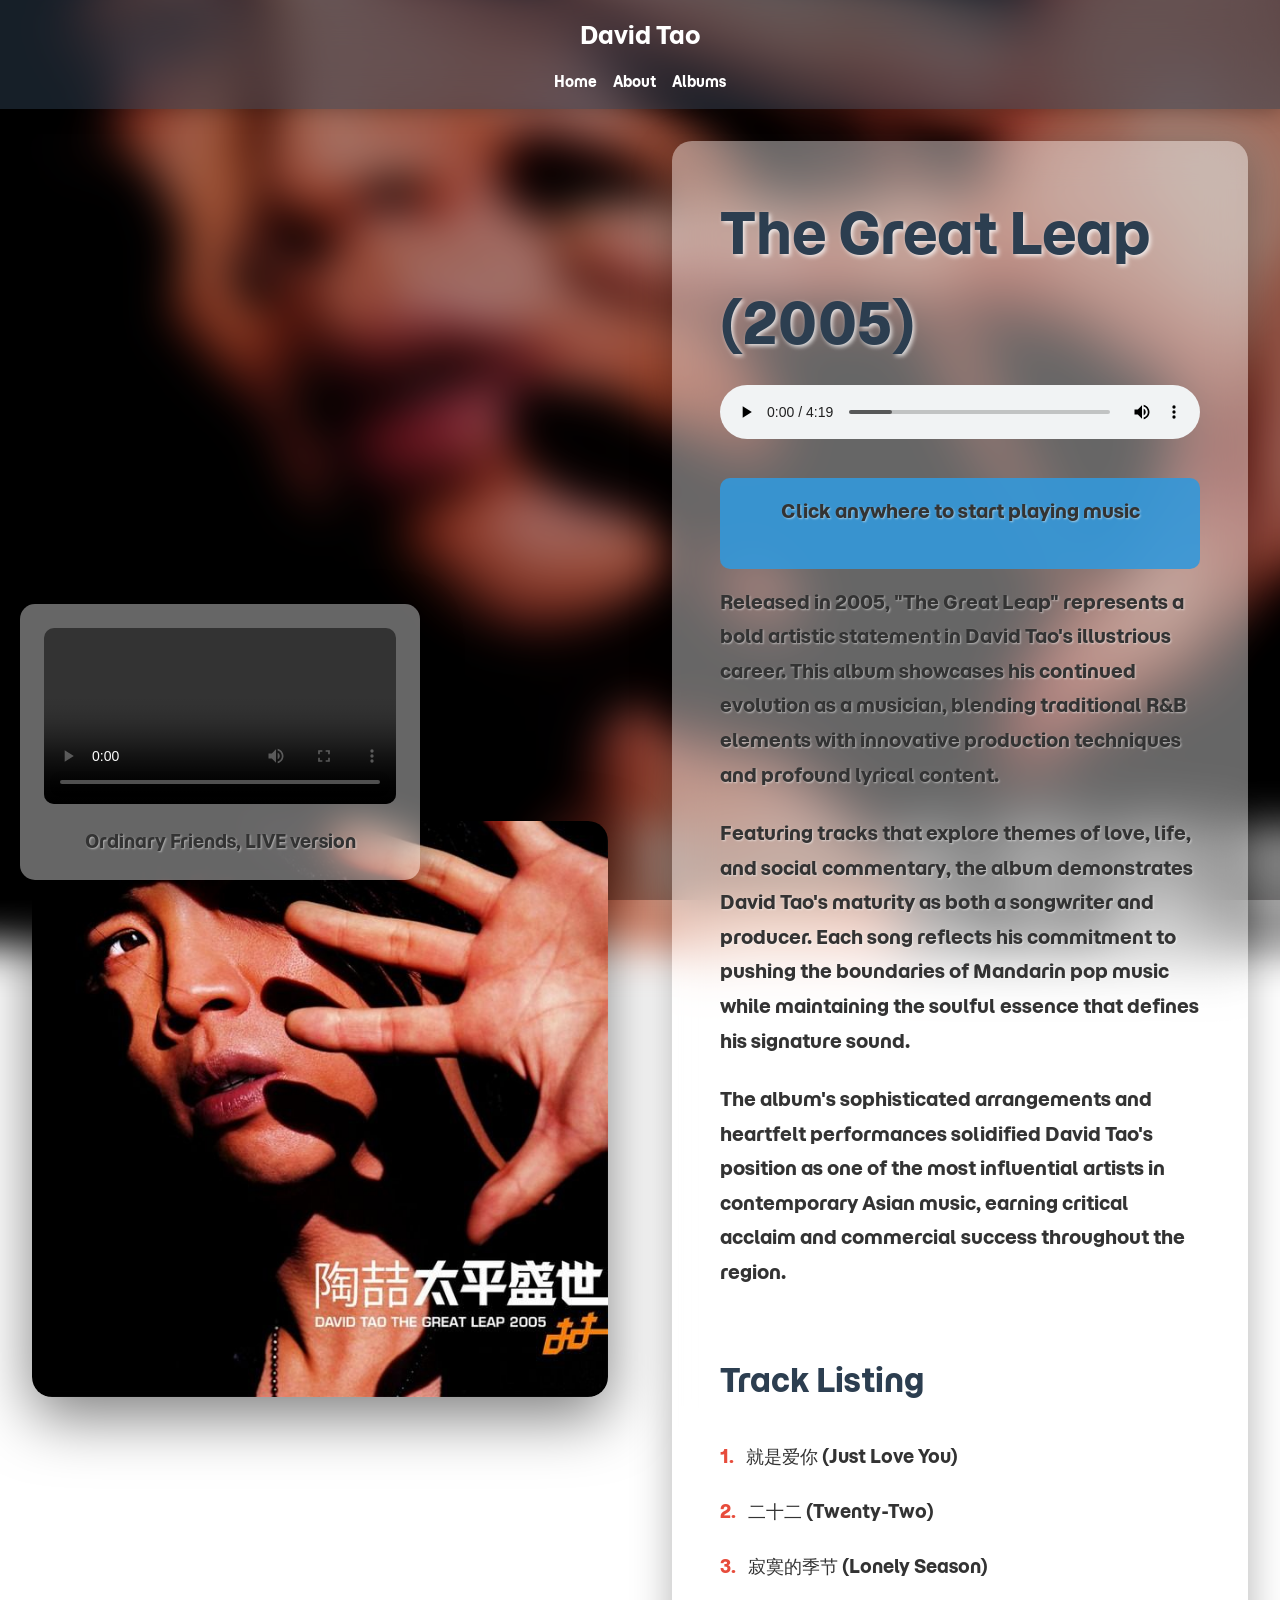
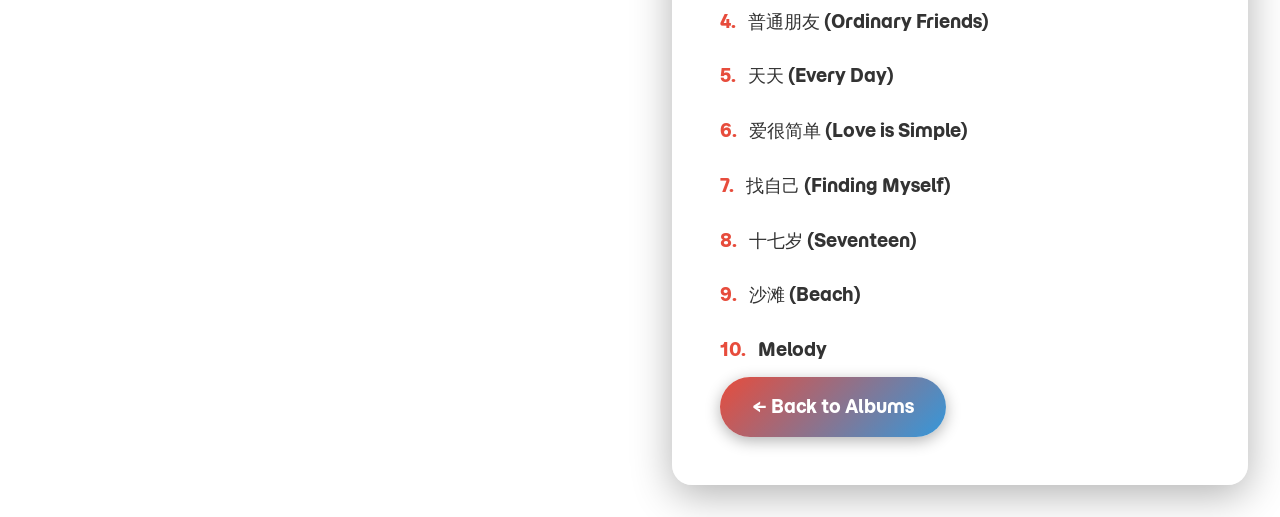
==== commit 89d15cce: "Add blurred album cover background with glassmorphism effect" ====
--- a/album1.html
+++ b/album1.html
@@ -9,12 +9,46 @@
     <link href="https://fonts.googleapis.com/css2?family=Cinzel:wght@400;500;600;700;800;900&family=Cormorant+Garamond:ital,wght@0,300;0,400;0,500;0,600;0,700;1,400;1,500;1,600&display=swap" rel="stylesheet">
     <link rel="stylesheet" href="styles.css">
     <style>
+        body {
+            position: relative;
+            overflow-x: hidden;
+        }
+
+        body::before {
+            content: '';
+            position: fixed;
+            top: 0;
+            left: 0;
+            width: 100%;
+            height: 100%;
+            background-image: url('tztpss.jpeg');
+            background-size: cover;
+            background-position: center;
+            background-repeat: no-repeat;
+            background-attachment: fixed;
+            filter: blur(20px);
+            transform: scale(1.1);
+            z-index: -1;
+        }
+
+        body::after {
+            content: '';
+            position: fixed;
+            top: 0;
+            left: 0;
+            width: 100%;
+            height: 100%;
+            background: rgba(0, 0, 0, 0.3);
+            z-index: -1;
+        }
+
         .album-detail-hero {
             min-height: 100vh;
             display: flex;
             align-items: center;
             justify-content: center;
             padding: 2rem;
+            position: relative;
         }
 
         .album-detail-container {
